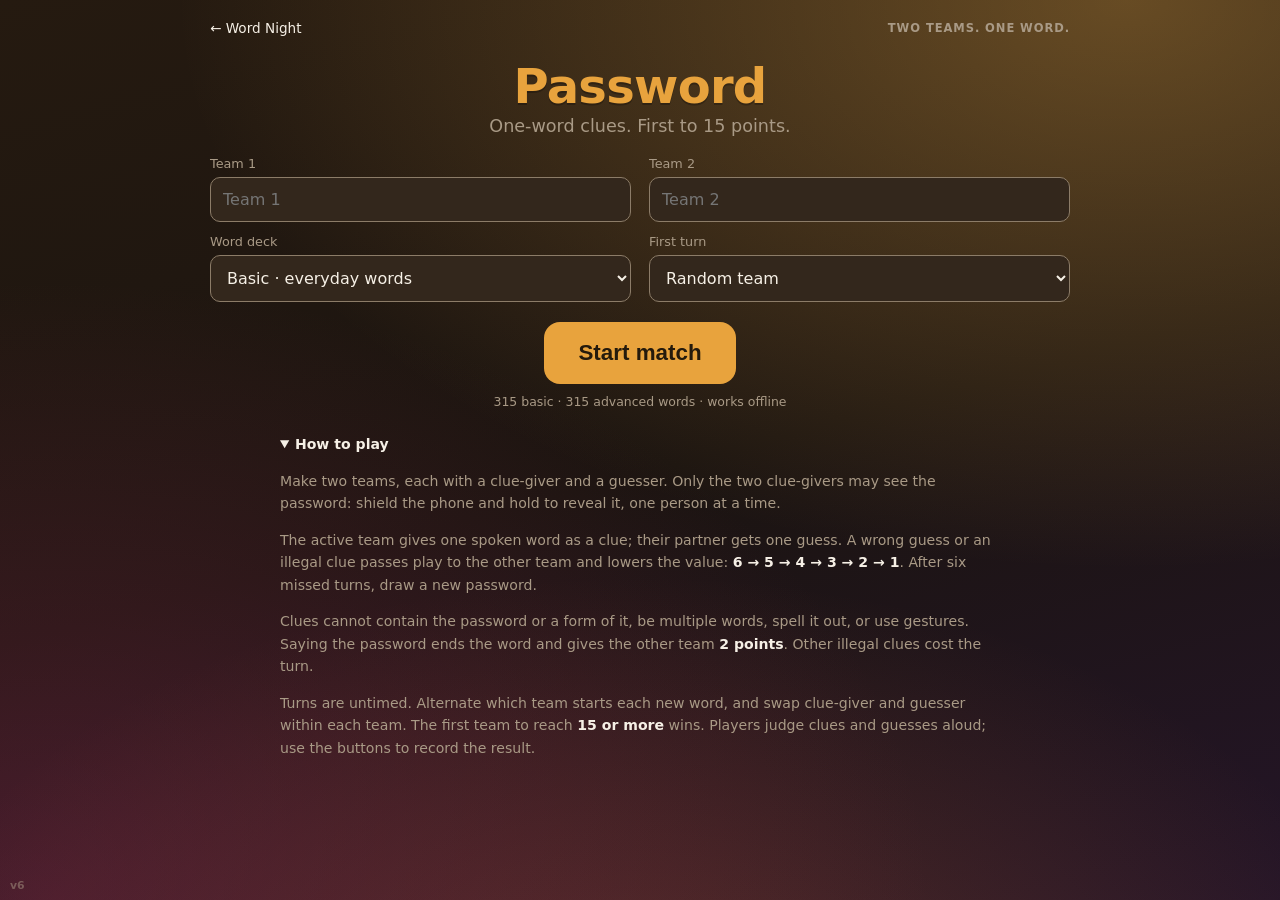
==== password.html @ 8ef97a78 "Rename app Word Night and add first-to-15 Password mode (v6) Add a game picker while preserving Fren" ====
<!DOCTYPE html>
<html lang="en">
<head>
<meta charset="UTF-8" />
<meta name="viewport" content="width=device-width, initial-scale=1, viewport-fit=cover" />
<meta name="theme-color" content="#1c1712" />
<meta name="apple-mobile-web-app-capable" content="yes" />
<meta name="apple-mobile-web-app-status-bar-style" content="black-translucent" />
<meta name="apple-mobile-web-app-title" content="Word Night" />
<title>Password · Word Night</title>
<link rel="manifest" href="manifest.json" />
<link rel="apple-touch-icon" href="icons/apple-touch-icon.png" />
<link rel="icon" href="icons/favicon-32.png" />
<link rel="stylesheet" href="css/style.css" />
</head>
<body class="password-page">
<main id="password-app" class="password-shell">
  <header class="night-header">
    <a href="./index.html" class="night-back">&larr; Word Night</a>
    <span class="night-eyebrow">Two teams. One word.</span>
  </header>

  <section id="pw-setup" class="pw-panel">
    <h1 class="app-title">Password</h1>
    <p class="subtitle">One-word clues. First to 15 points.</p>
    <form id="pw-form">
      <div class="pw-fields">
        <label>Team 1<input id="pw-team-0" maxlength="24" placeholder="Team 1" autocomplete="off" /></label>
        <label>Team 2<input id="pw-team-1" maxlength="24" placeholder="Team 2" autocomplete="off" /></label>
        <label>Word deck<select id="pw-deck"><option value="basic">Basic · everyday words</option><option value="advanced">Advanced · trickier words</option></select></label>
        <label>First turn<select id="pw-first"><option value="random">Random team</option><option value="0">Team 1</option><option value="1">Team 2</option></select></label>
      </div>
      <button id="pw-start" class="btn-primary" type="submit" disabled>Start match</button>
      <p id="pw-load-status" class="setup-status" role="status">Loading word bank…</p>
    </form>
    <details class="pw-rules" open>
      <summary>How to play</summary>
      <p>Make two teams, each with a clue-giver and a guesser. Only the two clue-givers may see the password: shield the phone and hold to reveal it, one person at a time.</p>
      <p>The active team gives one spoken word as a clue; their partner gets one guess. A wrong guess or an illegal clue passes play to the other team and lowers the value: <strong>6 → 5 → 4 → 3 → 2 → 1</strong>. After six missed turns, draw a new password.</p>
      <p>Clues cannot contain the password or a form of it, be multiple words, spell it out, or use gestures. Saying the password ends the word and gives the other team <strong>2 points</strong>. Other illegal clues cost the turn.</p>
      <p>Turns are untimed. Alternate which team starts each new word, and swap clue-giver and guesser within each team. The first team to reach <strong>15 or more</strong> wins. Players judge clues and guesses aloud; use the buttons to record the result.</p>
    </details>
  </section>

  <section id="pw-match" class="pw-panel" hidden>
    <div class="pw-match-heading"><h1>Password</h1><button id="pw-quit" class="night-back" type="button">Quit match</button></div>
    <div class="pw-scoreboard" aria-label="Match scores">
      <div id="pw-card-0" class="pw-score"><span id="pw-name-0"></span><strong id="pw-score-0">0</strong><small>points / 15</small></div>
      <div id="pw-card-1" class="pw-score"><span id="pw-name-1"></span><strong id="pw-score-1">0</strong><small>points / 15</small></div>
    </div>

    <div id="pw-live" aria-live="polite" aria-atomic="true">
      <p id="pw-word-number" class="night-eyebrow"></p>
      <h2 id="pw-turn"></h2>
      <p id="pw-value" class="pw-value"></p>
      <p id="pw-message" class="pw-message"></p>
    </div>

    <div id="pw-playing">
      <button id="pw-peek" class="btn-secondary pw-peek" type="button">Hold to show password</button>
      <p class="hint">Clue-givers only. Shield the screen from both guessers.</p>
      <div class="pw-actions">
        <button id="pw-correct" class="btn-primary" type="button">Correct guess</button>
        <button id="pw-wrong" class="btn-secondary" type="button">Wrong guess</button>
      </div>
      <div class="pw-penalties">
        <button id="pw-illegal" type="button">Illegal clue · lose turn</button>
        <button id="pw-said" type="button">Said password · opponents +2</button>
      </div>
    </div>

    <div id="pw-result" class="pw-result" hidden>
      <p class="hint">The password was</p>
      <p id="pw-answer" class="pw-answer"></p>
      <button id="pw-next" class="btn-primary" type="button">Next word</button>
      <button id="pw-again" class="btn-primary" type="button" hidden>Play again</button>
      <p id="pw-swap" class="hint">Both teams: swap clue-giver and guesser for the next word.</p>
    </div>
    <button id="pw-undo" class="pw-undo" type="button" disabled>Undo last action</button>
  </section>
</main>
<div id="pw-reveal" class="shield-overlay" hidden>
  <p class="shield-warn">Clue-givers only · shield the screen</p>
  <div id="pw-secret" class="shield-word"></div>
  <p class="shield-hint">Release to hide</p>
</div>
<div id="version-badge" class="version-badge" aria-hidden="true"></div>
<script src="js/version.js"></script>
<script src="js/data.js"></script>
<script src="js/password-game.js"></script>
<script src="js/password-app.js"></script>
</body>
</html>
---- css/style.css ----
:root {
  --bg: #1c1712;
  --bg-elevated: #33271c;
  --accent: #e8a33d;        /* syrup gold */
  --accent-2: #c8622d;      /* cinnamon */
  --text: #f6f0e6;
  --text-dim: #a99a86;
  --danger: #e8563d;
  --safe-green: #4bbf7b;
  --radius: 16px;

  /* Hint Scale slot tints, IS (0) -> IS NOT (5) */
  --slot-0: rgba(75, 191, 123, 0.40);
  --slot-1: rgba(146, 199, 92, 0.36);
  --slot-2: rgba(214, 199, 88, 0.34);
  --slot-3: rgba(226, 160, 68, 0.36);
  --slot-4: rgba(228, 116, 64, 0.38);
  --slot-5: rgba(230, 78, 66, 0.42);
}

* { box-sizing: border-box; -webkit-tap-highlight-color: transparent; }

html, body {
  margin: 0;
  padding: 0;
  width: 100%;
  height: 100%;
  overflow: hidden;
  /* Warm breakfast-sunrise wash: golden light, berry compote, cinnamon —
     deliberately more colourful and nothing like the Catchphrase app. */
  background:
    radial-gradient(135% 115% at 88% 0%, rgba(240, 176, 74, 0.34), transparent 55%),
    radial-gradient(125% 125% at 4% 100%, rgba(158, 46, 84, 0.34), transparent 55%),
    radial-gradient(100% 90% at 50% 118%, rgba(206, 100, 46, 0.30), transparent 60%),
    linear-gradient(165deg, #251a10 0%, #1b1410 52%, #241528 100%);
  background-attachment: fixed;
  color: var(--text);
  /* Rounded, friendly type — deliberately unlike the plain sans of the
     Catchphrase app; these are different games. */
  font-family: ui-rounded, "SF Pro Rounded", "Hiragino Maru Gothic ProN",
    "Nunito", "Quicksand", "Segoe UI", Roboto, system-ui, sans-serif;
  user-select: none;
  -webkit-user-select: none;
  touch-action: manipulation;
}

#app { width: 100%; height: 100%; height: 100dvh; }

.screen {
  width: 100%;
  height: 100%;
  display: flex;
  flex-direction: column;
  align-items: center;
  justify-content: center;
  /* Stay clear of notches / rounded corners in landscape (viewport-fit=cover). */
  padding: max(18px, env(safe-area-inset-top))
           max(18px, env(safe-area-inset-right))
           max(18px, env(safe-area-inset-bottom))
           max(18px, env(safe-area-inset-left));
  position: relative;
}

.screen[hidden] { display: none; }

/* ---------- Setup ---------- */
#screen-setup { gap: 4px; padding: 12px 18px; }

.app-title {
  font-size: clamp(1.9rem, 6vw, 3rem);
  font-weight: 800;
  margin: 0 0 2px;
  letter-spacing: -0.015em;
  color: var(--accent);
  text-shadow: 0 2px 0 rgba(0, 0, 0, 0.25);
}

.subtitle {
  color: var(--text-dim);
  font-size: clamp(0.85rem, 2vw, 1.1rem);
  margin: 0 0 10px;
  text-align: center;
}

.setup-decks {
  display: flex;
  gap: 14px;
  flex-wrap: wrap;
  justify-content: center;
  margin: 6px 0 12px;
}

.deck-btn {
  background: var(--bg-elevated);
  border: 2px solid var(--text-dim);
  border-radius: var(--radius);
  color: var(--text);
  padding: 20px 24px;
  min-width: 148px;
  display: flex;
  flex-direction: column;
  align-items: center;
  gap: 6px;
}

.deck-btn:active { border-color: var(--accent); background: #33281d; }

.deck-name { font-size: 1.3rem; font-weight: 800; }
.deck-sub { font-size: 0.78rem; color: var(--text-dim); }

.hint {
  color: var(--text-dim);
  font-size: 0.82rem;
  text-align: center;
  max-width: 520px;
  margin: 4px 0 0;
  line-height: 1.5;
}

.setup-status {
  color: var(--text-dim);
  font-size: 0.78rem;
  margin: 10px 0 0;
  min-height: 1em;
}

.setup-status.error { color: var(--danger); }

/* ---------- Game: group display ---------- */
#screen-game {
  justify-content: flex-start;
  gap: 10px;
  padding: max(10px, env(safe-area-inset-top))
           max(16px, env(safe-area-inset-right))
           max(12px, env(safe-area-inset-bottom))
           max(16px, env(safe-area-inset-left));
}

/* A little extra griddle-warmth right behind the Hint Scale. */
#screen-game::before {
  content: "";
  position: absolute;
  inset: 0;
  background: radial-gradient(115% 70% at 50% 42%, rgba(240, 178, 78, 0.12), transparent 62%);
  pointer-events: none;
}
#screen-game > * { position: relative; }

/* Round label pinned left, timer dead-centre so it never collides with
   the fixed Quit button in the top-right corner. */
.group-display {
  position: relative;
  width: 100%;
  min-height: 46px;
  display: flex;
  align-items: center;
  justify-content: center;
}

.round-indicator {
  position: absolute;
  left: 0;
  top: 50%;
  transform: translateY(-50%);
  font-size: clamp(0.9rem, 2.6vw, 1.35rem);
  font-weight: 700;
  color: var(--text-dim);
  letter-spacing: 0.03em;
}

.round-indicator span { color: var(--text); }

.timer {
  font-size: clamp(2.2rem, 8vw, 4rem);
  font-weight: 800;
  font-variant-numeric: tabular-nums;
  line-height: 1;
}

.timer.low { color: var(--danger); animation: timer-pulse 1s ease-in-out infinite; }

@keyframes timer-pulse {
  0%, 100% { transform: scale(1); opacity: 1; }
  50% { transform: scale(1.08); opacity: 0.75; }
}

/* ---------- Game: the Hint Scale (centerpiece) ---------- */
.scale {
  width: 100%;
  flex: 1;
  min-height: 0;
  display: flex;
  flex-direction: row;
  align-items: stretch;
  gap: 10px;
  /* A defined panel so the scale reads as one object on the busy page. */
  background: rgba(10, 7, 5, 0.66);
  border: 1px solid rgba(255, 255, 255, 0.2);
  border-radius: 20px;
  padding: 12px;
  box-shadow: inset 0 1px 0 rgba(255, 255, 255, 0.06), 0 12px 34px rgba(0, 0, 0, 0.45);
}

/* IS / IS NOT sit at the far left and right of the scale, vertically
   centred. The panel padding + the screen's safe-area padding keep them
   clear of a notch. */
.scale-end {
  flex: 0 0 auto;
  align-self: center;
  white-space: nowrap;
  font-weight: 800;
  font-size: clamp(0.95rem, 3vw, 1.6rem);
  letter-spacing: 0.03em;
  padding: 6px 14px;
  border-radius: 999px;
  line-height: 1.1;
}

.scale-end-is { color: #06210f; background: var(--safe-green); }
.scale-end-isnot { color: #2a0b06; background: var(--danger); }

.scale-mid {
  flex: 1;
  min-width: 0;
  display: flex;
  flex-direction: column;
  gap: 8px;
}

/* Continuous IS -> IS NOT spectrum so the direction reads before any hint. */
.scale-spectrum {
  height: 9px;
  border-radius: 999px;
  background: linear-gradient(90deg,
    #4bbf7b 0%, #9ec95c 22%, #d8c85a 44%, #e6a343 66%, #e57a42 84%, #e5493e 100%);
  box-shadow: inset 0 0 0 1px rgba(0, 0, 0, 0.25);
}

.scale-track {
  flex: 1;
  min-height: 0;
  display: grid;
  grid-template-columns: repeat(6, 1fr);
  gap: 8px;
}

.slot {
  position: relative;
  border-radius: 14px;
  border: 2px dashed rgba(255, 255, 255, 0.28);
  background: rgba(18, 13, 9, 0.5);
  display: flex;
  flex-direction: column;
  align-items: center;
  justify-content: center;
  gap: 5px;
  padding: 8px 6px;
  overflow: hidden;
  text-align: center;
}

.slot::before {
  content: "";
  position: absolute;
  inset: 0;
  background: var(--slot-tint, transparent);
  pointer-events: none;
}

.slot:nth-child(1) { --slot-tint: var(--slot-0); }
.slot:nth-child(2) { --slot-tint: var(--slot-1); }
.slot:nth-child(3) { --slot-tint: var(--slot-2); }
.slot:nth-child(4) { --slot-tint: var(--slot-3); }
.slot:nth-child(5) { --slot-tint: var(--slot-4); }
.slot:nth-child(6) { --slot-tint: var(--slot-5); }

.slot.filled {
  border-style: solid;
  border-color: var(--accent);
  box-shadow: 0 4px 14px rgba(0, 0, 0, 0.4);
}

.slot-chip {
  position: relative;
  display: block;
  min-width: 0;
  max-width: 100%;
  text-align: center;
  font-weight: 800;
  line-height: 1.14;
  color: var(--text);
  background: rgba(0, 0, 0, 0.42);
  border-radius: 9px;
  padding: 5px 8px;
  text-shadow: 0 1px 2px rgba(0, 0, 0, 0.6);
  /* font-size is set by fitSlotChips() in app.js */
  overflow-wrap: anywhere;
  word-break: break-word;
  hyphens: none;
}

/* When a hint is "in hand", every position invites a tap (any position can
   hold any number of hints). */
.scale-track.placing .slot {
  border-color: var(--accent);
  border-style: solid;
  animation: slot-glow 1.1s ease-in-out infinite;
  cursor: pointer;
}

@keyframes slot-glow {
  0%, 100% { box-shadow: 0 0 0 0 rgba(232, 163, 61, 0.0); }
  50% { box-shadow: 0 0 0 3px rgba(232, 163, 61, 0.5); }
}

@media (prefers-reduced-motion: reduce) {
  .timer.low, .scale-track.placing .slot { animation: none; }
}

/* ---------- Game: Toastmaster strip ---------- */
.tm-reminder {
  width: 100%;
  max-width: 620px;
  background: rgba(232, 163, 61, 0.14);
  border: 1px solid rgba(232, 163, 61, 0.4);
  color: var(--text);
  border-radius: 12px;
  padding: 8px 12px;
  font-size: 0.82rem;
  display: flex;
  align-items: center;
  gap: 10px;
  justify-content: space-between;
}

.tm-reminder[hidden] { display: none; }

.tm-reminder button {
  background: none;
  border: none;
  color: var(--text-dim);
  font-size: 1.1rem;
  line-height: 1;
  padding: 2px 6px;
}

.tm-status {
  width: 100%;
  text-align: center;
  color: var(--text-dim);
  font-size: 0.85rem;
  min-height: 1.1em;
  margin: 0;
}

.tm-status strong { color: var(--accent); }

.tm-controls {
  width: 100%;
  display: flex;
  gap: 10px;
}

.tm-btn {
  flex: 1;
  background: var(--bg-elevated);
  color: var(--text);
  border: 2px solid var(--text-dim);
  border-radius: 14px;
  font-weight: 700;
  font-size: clamp(0.85rem, 2.3vw, 1.15rem);
  padding: 14px 6px;
  min-height: 54px;
}

.tm-btn:active { filter: brightness(1.25); }
.tm-btn:disabled { opacity: 0.28; filter: grayscale(0.45); }
.tm-btn[hidden] { display: none; }

.tm-btn-go { background: var(--accent); border-color: var(--accent); color: #241a0c; }

/* "They got it!" — its own full-width row, well clear of the Start button,
   so a stray second tap after Start lands on nothing. It also arms with a
   short delay after the round begins (JS), shown here as the disabled look. */
.btn-gotit {
  width: 100%;
  margin-top: 4px;
  background: var(--safe-green);
  border: 2px solid var(--safe-green);
  color: #08210f;
  border-radius: 14px;
  font-weight: 800;
  font-size: clamp(0.95rem, 2.6vw, 1.3rem);
  padding: 16px 10px;
  min-height: 58px;
}
.btn-gotit:active { filter: brightness(0.9); }
.btn-gotit[hidden] { display: none; }
.btn-gotit:disabled {
  background: var(--bg-elevated);
  border-color: var(--text-dim);
  color: var(--text-dim);
  opacity: 0.6;
}

/* ---------- End screens ---------- */
.end-emoji { font-size: 3.6rem; margin-bottom: 6px; }

.end-title {
  font-size: clamp(1.8rem, 5vw, 2.6rem);
  margin: 4px 0 8px;
  text-align: center;
}

.end-detail {
  color: var(--text-dim);
  max-width: 440px;
  text-align: center;
  margin: 0 0 18px;
  line-height: 1.5;
}

/* ---------- Shared buttons ---------- */
.btn-primary {
  background: var(--accent);
  color: #241a0c;
  border: none;
  border-radius: var(--radius);
  font-size: clamp(1.05rem, 2.5vw, 1.4rem);
  font-weight: 800;
  padding: 18px 34px;
  min-height: 60px;
}

.btn-primary:active { filter: brightness(0.88); }

.btn-secondary {
  background: var(--bg-elevated);
  color: var(--text);
  border: 2px solid var(--text-dim);
  border-radius: var(--radius);
  font-size: clamp(1rem, 2.3vw, 1.3rem);
  font-weight: 700;
  padding: 16px 28px;
  min-height: 56px;
  margin-bottom: 12px;
}

.btn-secondary:active { filter: brightness(1.2); }

/* ---------- Version badge / quit ---------- */
.version-badge {
  position: fixed;
  bottom: max(8px, env(safe-area-inset-bottom));
  left: max(10px, env(safe-area-inset-left));
  z-index: 500;
  color: var(--text-dim);
  font-size: 0.68rem;
  font-weight: 600;
  opacity: 0.5;
  pointer-events: none;
}

.btn-quit {
  position: fixed;
  top: max(10px, env(safe-area-inset-top));
  right: max(10px, env(safe-area-inset-right));
  z-index: 500;
  border: none;
  border-radius: 10px;
  background: var(--bg-elevated);
  color: var(--text-dim);
  font-size: 0.72rem;
  font-weight: 700;
  padding: 7px 12px;
}

.btn-quit:active { background: var(--danger); color: white; }
.btn-quit[hidden] { display: none; }
.btn-quit.armed { background: var(--danger); color: white; }

/* ---------- Shielded reveal ---------- */
.shield-overlay {
  position: fixed;
  inset: 0;
  z-index: 1200;
  background: var(--bg);
  display: flex;
  flex-direction: column;
  align-items: center;
  justify-content: center;
  padding: 24px;
  text-align: center;
}

.shield-overlay[hidden] { display: none; }

.shield-warn {
  color: var(--accent);
  font-weight: 800;
  letter-spacing: 0.08em;
  text-transform: uppercase;
  font-size: 0.85rem;
  margin: 0;
}

.shield-word {
  font-size: clamp(2.4rem, 12vw, 6rem);
  font-weight: 800;
  margin: 14px 0;
  line-height: 1.05;
  word-break: break-word;
}

.shield-hint { color: var(--text-dim); font-size: 0.85rem; margin: 0; }

/* ---------- Modals (custom word, hint deal) ---------- */
.modal-overlay {
  position: fixed;
  inset: 0;
  z-index: 900;
  background: rgba(0, 0, 0, 0.72);
  display: flex;
  align-items: center;
  justify-content: center;
  padding: 16px;
  overflow-y: auto;
}

.modal-overlay[hidden] { display: none; }

.modal-box {
  background: var(--bg-elevated);
  border-radius: var(--radius);
  padding: 22px;
  max-width: 440px;
  width: 100%;
  max-height: calc(100dvh - 24px);
  overflow-y: auto;
  display: flex;
  flex-direction: column;
  align-items: stretch;
  gap: 10px;
}

.modal-title { margin: 0; font-size: 1.25rem; text-align: center; }

.modal-text {
  margin: 0 0 4px;
  color: var(--text-dim);
  font-size: 0.88rem;
  text-align: center;
  line-height: 1.45;
}

.btn-modal { width: 100%; }

.btn-modal-cancel {
  background: none;
  border: none;
  color: var(--text-dim);
  font-size: 0.88rem;
  padding: 8px;
}

.custom-input {
  width: 100%;
  background: var(--bg);
  border: 2px solid var(--text-dim);
  border-radius: 12px;
  color: var(--text);
  font-size: 1.3rem;
  font-weight: 700;
  text-align: center;
  padding: 14px 12px;
}

.custom-input:focus { outline: none; border-color: var(--accent); }

.deal-choices { display: flex; flex-direction: column; gap: 10px; }

.deal-choice {
  background: var(--bg);
  border: 2px solid var(--accent);
  color: var(--text);
  border-radius: 14px;
  font-size: clamp(1.2rem, 4vw, 1.8rem);
  font-weight: 800;
  padding: 20px 16px;
}

.deal-choice:active { background: var(--accent); color: #241a0c; }

/* ---------- Rotate overlay ---------- */
.rotate-overlay {
  position: fixed;
  inset: 0;
  background: var(--bg);
  color: var(--text);
  display: flex;
  flex-direction: column;
  align-items: center;
  justify-content: center;
  z-index: 1000;
  text-align: center;
  padding: 24px;
}

.rotate-overlay[hidden] { display: none; }

.rotate-overlay p { max-width: 320px; color: var(--text-dim); }

.rotate-icon {
  font-size: 3.6rem;
  margin-bottom: 14px;
  animation: rotate-hint 1.6s ease-in-out infinite;
}

@keyframes rotate-hint {
  0%, 100% { transform: rotate(0deg); }
  50% { transform: rotate(-90deg); }
}

@media (prefers-reduced-motion: reduce) {
  .rotate-icon { animation: none; }
}

/* ---------- Short landscape phones ---------- */
@media (orientation: landscape) and (max-height: 430px) {
  #screen-game {
    gap: 6px;
    padding: max(6px, env(safe-area-inset-top))
             max(12px, env(safe-area-inset-right))
             max(8px, env(safe-area-inset-bottom))
             max(12px, env(safe-area-inset-left));
  }
  .timer { font-size: clamp(1.8rem, 7vw, 3rem); }
  .tm-btn { min-height: 46px; padding: 10px 4px; }
  .btn-gotit { min-height: 48px; padding: 12px 8px; margin-top: 2px; }
  .scale { padding: 8px; border-radius: 16px; gap: 7px; }
  .scale-spectrum { height: 7px; }
  .scale-end { font-size: clamp(0.85rem, 3vw, 1.3rem); padding: 4px 10px; }
  .tm-reminder { padding: 6px 10px; font-size: 0.76rem; }
  .btn-primary { min-height: 52px; padding: 14px 28px; }
  .btn-secondary { min-height: 48px; padding: 12px 22px; }

  .modal-box { padding: 16px; gap: 8px; }
  .modal-title { font-size: 1.1rem; }
  .modal-text { font-size: 0.8rem; }
  .custom-input { font-size: 1.1rem; padding: 10px; }
  .deal-choice { font-size: clamp(1.1rem, 4vw, 1.5rem); padding: 14px; }
  .end-emoji { font-size: 2.6rem; margin-bottom: 2px; }
  .end-title { font-size: clamp(1.5rem, 5vw, 2rem); margin: 2px 0 6px; }
  .end-detail { margin-bottom: 12px; }
}

/* ================================================================
   Multi-screen (beta): pair a second phone; the scale spans both.
   Solo play never sees any of this.
   ================================================================ */

.setup-foot {
  display: flex;
  flex-direction: column;
  align-items: center;
  gap: 4px;
  margin-top: 12px;
}

.link-btn {
  background: none;
  border: 1px solid var(--text-dim);
  color: var(--text-dim);
  border-radius: 999px;
  font-size: 0.8rem;
  font-weight: 700;
  padding: 7px 16px;
  display: inline-flex;
  align-items: center;
  gap: 7px;
}
.link-btn:active { border-color: var(--accent); color: var(--text); }
.link-btn .beta {
  font-size: 0.62rem;
  letter-spacing: 0.08em;
  text-transform: uppercase;
  background: var(--accent-2);
  color: #1c1712;
  border-radius: 4px;
  padding: 1px 5px;
}

/* connection pill (bottom-right, opposite the version badge) */
.link-pill {
  position: fixed;
  bottom: max(8px, env(safe-area-inset-bottom));
  right: max(10px, env(safe-area-inset-right));
  z-index: 500;
  display: inline-flex;
  align-items: center;
  gap: 6px;
  background: rgba(10, 7, 5, 0.8);
  border: 1px solid rgba(75, 191, 123, 0.5);
  color: var(--text-dim);
  font-size: 0.68rem;
  font-weight: 700;
  letter-spacing: 0.03em;
  padding: 4px 10px;
  border-radius: 999px;
}
.link-pill[hidden] { display: none; }
.link-pill .link-dot {
  width: 7px; height: 7px; border-radius: 50%;
  background: var(--safe-green);
}
.link-pill.down { border-color: rgba(232, 86, 61, 0.6); }
.link-pill.down .link-dot { background: var(--danger); }

/* seam markers at the inner edge of each half-scale */
.scale-seam {
  align-self: center;
  flex: 0 0 auto;
  font-size: 0.6rem;
  font-weight: 700;
  letter-spacing: 0.08em;
  text-transform: uppercase;
  color: var(--text-dim);
  writing-mode: vertical-rl;
  padding: 0 1px;
  display: none; /* shown only in multi-screen */
}
body.ms-host #screen-game .scale-seam { display: inline-block; }

/* Host: main scale = positions 1-3 only; "IS NOT" lives on Screen 2 */
body.ms-host #screen-game .scale-end-isnot { display: none; }
body.ms-host #scale-track { grid-template-columns: repeat(3, 1fr); }
body.ms-host #screen-game .scale-spectrum {
  background-size: 214% 100%;
  background-position: left center;
}

/* Host: the compact "Screen 2" strip (positions 4-6) */
.screen2-strip {
  width: 100%;
  display: flex;
  align-items: stretch;
  gap: 8px;
  background: rgba(10, 7, 5, 0.4);
  border: 1px dashed rgba(255, 255, 255, 0.16);
  border-radius: 12px;
  padding: 6px 10px;
}
.screen2-strip[hidden] { display: none; }
.screen2-label {
  align-self: center;
  font-size: 0.58rem;
  font-weight: 800;
  letter-spacing: 0.1em;
  text-transform: uppercase;
  color: var(--text-dim);
  flex: 0 0 auto;
}
.scale-track--mini {
  flex: 1;
  display: grid;
  grid-template-columns: repeat(3, 1fr);
  gap: 6px;
  min-height: 40px;
}
.scale-track--mini .slot { border-radius: 9px; padding: 3px; }
.scale-track--mini .slot-chip { padding: 2px 5px; border-radius: 5px; }
.scale-track--mini .slot:nth-child(1) { --slot-tint: var(--slot-3); }
.scale-track--mini .slot:nth-child(2) { --slot-tint: var(--slot-4); }
.scale-track--mini .slot:nth-child(3) { --slot-tint: var(--slot-5); }

/* ---- Mirror screen ---- */
#screen-mirror { justify-content: flex-start; gap: 10px; padding:
  max(10px, env(safe-area-inset-top))
  max(16px, env(safe-area-inset-right))
  max(12px, env(safe-area-inset-bottom))
  max(16px, env(safe-area-inset-left)); }

.mirror-wait, .mirror-end {
  flex: 1;
  display: flex;
  flex-direction: column;
  align-items: center;
  justify-content: center;
  text-align: center;
  gap: 12px;
}
.mirror-wait[hidden], .mirror-end[hidden], .mirror-game[hidden] { display: none; }
.mirror-wait-icon { font-size: 3rem; color: var(--accent); }
.mirror-wait p { color: var(--text-dim); max-width: 30ch; }

.mirror-game { width: 100%; flex: 1; display: flex; flex-direction: column; gap: 10px; min-height: 0; }

.scale--mirror .scale-track { grid-template-columns: repeat(3, 1fr); }
.scale--mirror .scale-spectrum--right {
  background-size: 214% 100%;
  background-position: right center;
}
.scale--mirror .scale-track .slot:nth-child(1) { --slot-tint: var(--slot-3); }
.scale--mirror .scale-track .slot:nth-child(2) { --slot-tint: var(--slot-4); }
.scale--mirror .scale-track .slot:nth-child(3) { --slot-tint: var(--slot-5); }

.scale-seam--left { writing-mode: vertical-lr; display: inline-block; }

/* ---- Pairing overlay ---- */
.pair-box { max-width: 460px; }
.pair-step { display: flex; flex-direction: column; gap: 12px; align-items: stretch; }
.pair-step[hidden] { display: none; }

.modal-sub {
  display: block;
  font-size: 0.72em;
  font-weight: 400;
  opacity: 0.85;
  margin-top: 3px;
}

.pair-qr {
  width: min(62vh, 300px);
  height: min(62vh, 300px);
  align-self: center;
  border-radius: 12px;
  background: #fff;
  image-rendering: pixelated;
}

.pair-cam-wrap {
  align-self: center;
  width: min(62vh, 300px);
  aspect-ratio: 1 / 1;
  border-radius: 12px;
  overflow: hidden;
  background: #000;
  border: 2px solid var(--accent);
}
.pair-cam { width: 100%; height: 100%; object-fit: cover; }
.pair-scan-status { text-align: center; color: var(--text-dim); font-size: 0.85rem; margin: 0; }

@media (orientation: landscape) and (max-height: 520px) {
  .pair-qr, .pair-cam-wrap { width: 46vh; height: auto; }
  .pair-cam-wrap { width: 46vh; }
}

/* Word Night: a shared front door, with each game's own play surface. */
.night-home { gap: 10px; overflow-y: auto; }
.night-eyebrow { color: var(--text-dim); font-size: .72rem; font-weight: 700; letter-spacing: .08em; text-transform: uppercase; margin: 0; }
.night-games { display: grid; grid-template-columns: repeat(2, minmax(0, 1fr)); gap: 16px; width: min(780px, 100%); margin: 10px 0; }
.night-card { display: flex; flex-direction: column; align-items: flex-start; gap: 10px; padding: 24px; background: rgba(38, 27, 18, .88); border: 1px solid #a47434; border-radius: 20px; color: var(--text); text-decoration: none; text-align: left; font: inherit; cursor: pointer; }
.night-card-password { border-color: #a37498; background: rgba(47, 26, 43, .88); }
.night-card:hover, .night-card:focus-visible { background: #49331f; }
.night-card-password:hover, .night-card-password:focus-visible { background: #482f44; }
.night-card-tag { color: var(--accent); font-size: .75rem; font-weight: 700; }
.night-card-password .night-card-tag { color: #e7afd7; }
.night-card-title { font-size: clamp(1.35rem, 3.5vw, 2rem); font-weight: 800; }
.night-card-copy { line-height: 1.4; font-size: .92rem; }
.night-card-meta { color: var(--text-dim); font-size: .72rem; margin-top: auto; }
.night-back { display: inline-block; color: var(--text); background: none; border: 0; padding: 8px 0; text-decoration: none; font: inherit; font-size: .85rem; cursor: pointer; }
#screen-setup > .night-back { position: absolute; top: max(8px, env(safe-area-inset-top)); left: max(18px, env(safe-area-inset-left)); }
button, a, select, input, summary { -webkit-tap-highlight-color: transparent; }
button:focus-visible, a:focus-visible, select:focus-visible, input:focus-visible, summary:focus-visible { outline: 3px solid var(--accent); outline-offset: 4px; }

/* Password scrolls on compact displays and supports either orientation. */
html:has(.password-page) { overflow: auto; height: auto; min-height: 100%; background: var(--bg); }
body.password-page { height: auto; min-height: 100dvh; overflow: auto; background-attachment: scroll; }
.password-shell { width: min(900px, 100%); margin: 0 auto; padding: max(12px, env(safe-area-inset-top)) max(20px, env(safe-area-inset-right)) max(34px, env(safe-area-inset-bottom)) max(20px, env(safe-area-inset-left)); }
.night-header { display: flex; align-items: center; justify-content: space-between; gap: 12px; margin-bottom: 14px; }
.pw-panel { text-align: center; }
.password-page [hidden] { display: none !important; }
.pw-fields { display: grid; grid-template-columns: 1fr 1fr; gap: 12px 18px; margin: 20px 0; text-align: left; }
.pw-fields label { display: flex; flex-direction: column; gap: 6px; color: var(--text-dim); font-size: .8rem; }
.pw-fields input, .pw-fields select { width: 100%; min-width: 0; color: var(--text); background: var(--bg-elevated); border: 1px solid #8c7c68; border-radius: 10px; padding: 12px; font: inherit; font-size: 16px; user-select: text; -webkit-user-select: text; }
.password-page button { cursor: pointer; touch-action: manipulation; }
.password-page button:disabled { opacity: .42; cursor: default; }
.pw-rules { text-align: left; max-width: 720px; margin: 24px auto 0; color: var(--text-dim); font-size: .88rem; line-height: 1.6; }
.pw-rules summary { color: var(--text); cursor: pointer; font-weight: 700; }
.pw-rules strong { color: var(--text); }
.pw-match-heading { display: flex; align-items: center; justify-content: space-between; }
.pw-match-heading h1 { margin: 0; font-size: 1.1rem; color: var(--accent); }
.pw-scoreboard { display: grid; grid-template-columns: 1fr 1fr; gap: 14px; margin: 12px 0 18px; }
.pw-score { display: flex; align-items: center; justify-content: center; flex-wrap: wrap; gap: 8px 14px; padding: 12px; border: 2px solid #655247; border-radius: 16px; background: rgba(35, 25, 22, .8); overflow-wrap: anywhere; }
.pw-score > span { font-weight: 700; }
.pw-score strong { font-size: 2.4rem; line-height: 1; font-variant-numeric: tabular-nums; }
.pw-score small { color: var(--text-dim); font-size: .7rem; }
.pw-score.active { border-color: var(--accent); background: rgba(113, 74, 22, .32); }
.pw-score.winner { border-color: var(--safe-green); }
#pw-turn { font-size: clamp(1.5rem, 4vw, 2rem); margin: 8px 0; overflow-wrap: anywhere; }
.pw-value { color: var(--accent); font-size: 1.1rem; font-weight: 800; margin: 0; }
.pw-message { color: var(--text-dim); font-size: .9rem; margin: 8px 0 14px; min-height: 1.3em; }
.pw-peek { margin-bottom: 0; width: min(400px, 100%); touch-action: none !important; }
.password-page .hint { margin: 6px auto; }
.pw-actions { display: grid; grid-template-columns: 1fr 1fr; gap: 12px; margin: 16px 0 10px; }
.pw-actions button { margin: 0; }
.pw-penalties { display: grid; grid-template-columns: 1fr 1fr; gap: 12px; }
.pw-penalties button { background: rgba(37, 24, 24, .85); color: #f2b9ac; border: 1px solid #a96555; border-radius: 12px; padding: 12px; font: inherit; font-size: .82rem; min-height: 46px; }
.pw-undo { color: var(--text-dim); background: none; border: none; font: inherit; font-size: .8rem; padding: 14px; margin-top: 8px; }
.pw-answer { font-size: clamp(1.7rem, 5vw, 2.7rem); font-weight: 800; margin: 6px 0 18px; overflow-wrap: anywhere; }
.pw-result { padding: 8px 0; }
#pw-reveal { pointer-events: none; }
@media (orientation: portrait) {
  .night-home { justify-content: flex-start; padding-top: max(50px, env(safe-area-inset-top)); }
  .night-games { grid-template-columns: 1fr; }
}
@media (max-height: 450px) and (orientation: landscape) {
  .night-home { gap: 4px; }
  .night-home .subtitle { margin-bottom: 0; }
  .night-home .app-title { font-size: 2rem; }
  .night-games { margin: 4px 0; }
  .night-card { padding: 16px 20px; gap: 7px; }
  .pw-scoreboard { margin: 8px 0; }
  .pw-score { padding: 8px; }
  .pw-score strong { font-size: 1.8rem; }
}
@media (max-width: 380px) {
  .night-header > .night-eyebrow { display: none; }
  .pw-fields { grid-template-columns: 1fr; }
  .pw-score { flex-direction: column; gap: 4px; }
}
@media (min-width: 640px) and (max-height: 500px) and (orientation: landscape) {
  .password-shell { padding-top: max(8px, env(safe-area-inset-top)); padding-bottom: max(22px, env(safe-area-inset-bottom)); }
  .night-header { margin-bottom: 6px; }
  #pw-match { display: grid; grid-template-columns: 1fr 1.2fr; gap: 0 22px; align-items: start; }
  .pw-match-heading { grid-column: 1 / -1; margin-bottom: 8px; }
  .pw-scoreboard, #pw-live, .pw-undo { grid-column: 1; }
  #pw-playing, #pw-result { grid-column: 2; grid-row: 2 / 5; }
  .pw-scoreboard { margin: 0 0 12px; gap: 8px; }
  .pw-score { gap: 5px 10px; }
  #pw-turn { font-size: 1.55rem; margin: 8px 0; }
  .pw-message { font-size: .82rem; margin-bottom: 0; }
  .pw-peek { font-size: 1rem; min-height: 48px; padding: 12px; }
  #pw-playing .hint { font-size: .72rem; }
  .pw-actions { margin: 10px 0; gap: 8px; }
  .pw-actions button { min-height: 48px; font-size: 1rem; padding: 12px 8px; }
  .pw-penalties { gap: 8px; }
  .pw-penalties button { font-size: .72rem; padding: 10px 8px; }
  .pw-undo { margin-top: 8px; padding: 10px; }
}
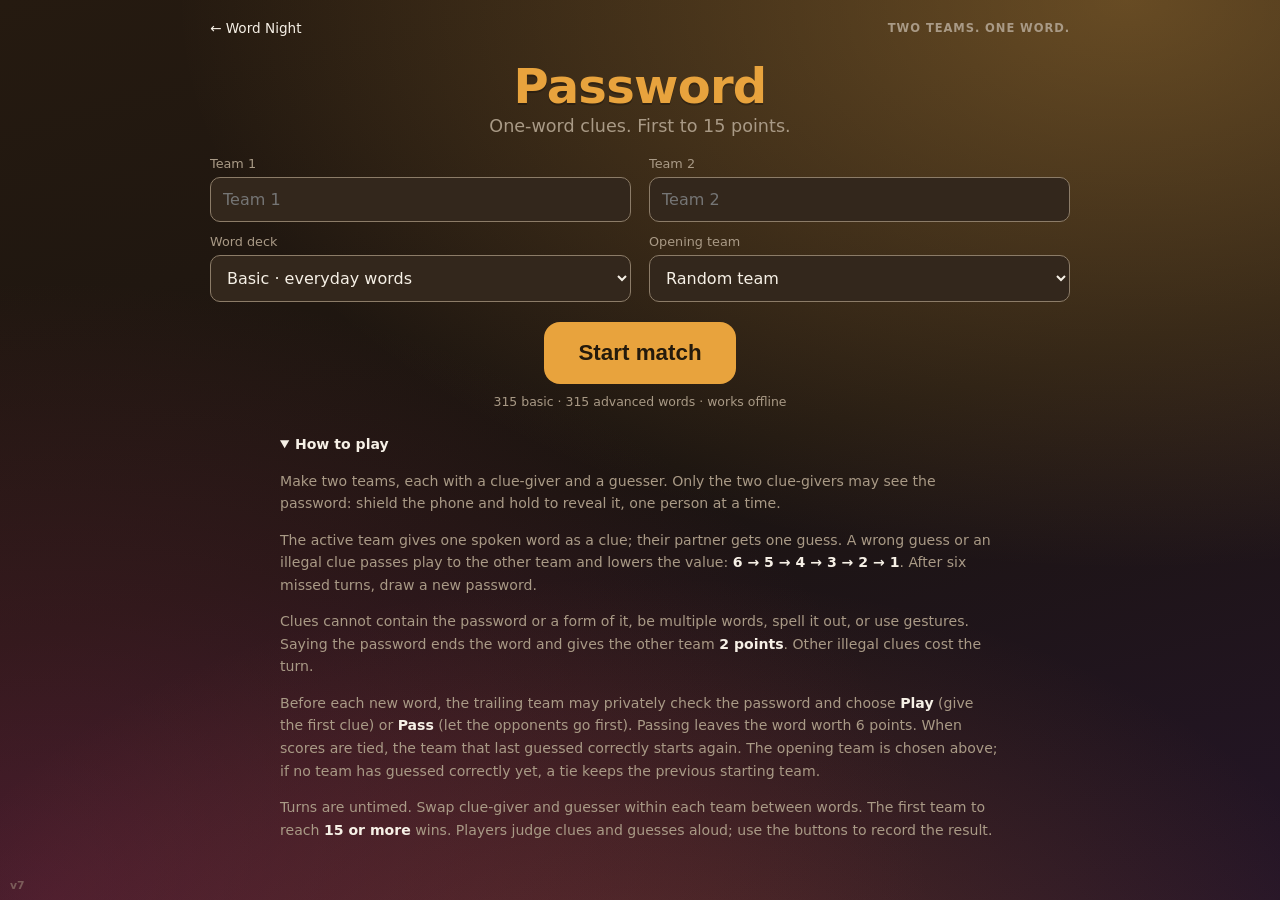
==== commit 59593d4d: "Let trailing Password team choose play/pass; correct guesser starts ties (v7) Add a private pre-word" ====
--- a/password.html
+++ b/password.html
@@ -28,7 +28,7 @@
         <label>Team 1<input id="pw-team-0" maxlength="24" placeholder="Team 1" autocomplete="off" /></label>
         <label>Team 2<input id="pw-team-1" maxlength="24" placeholder="Team 2" autocomplete="off" /></label>
         <label>Word deck<select id="pw-deck"><option value="basic">Basic · everyday words</option><option value="advanced">Advanced · trickier words</option></select></label>
-        <label>First turn<select id="pw-first"><option value="random">Random team</option><option value="0">Team 1</option><option value="1">Team 2</option></select></label>
+        <label>Opening team<select id="pw-first"><option value="random">Random team</option><option value="0">Team 1</option><option value="1">Team 2</option></select></label>
       </div>
       <button id="pw-start" class="btn-primary" type="submit" disabled>Start match</button>
       <p id="pw-load-status" class="setup-status" role="status">Loading word bank…</p>
@@ -38,7 +38,8 @@
       <p>Make two teams, each with a clue-giver and a guesser. Only the two clue-givers may see the password: shield the phone and hold to reveal it, one person at a time.</p>
       <p>The active team gives one spoken word as a clue; their partner gets one guess. A wrong guess or an illegal clue passes play to the other team and lowers the value: <strong>6 → 5 → 4 → 3 → 2 → 1</strong>. After six missed turns, draw a new password.</p>
       <p>Clues cannot contain the password or a form of it, be multiple words, spell it out, or use gestures. Saying the password ends the word and gives the other team <strong>2 points</strong>. Other illegal clues cost the turn.</p>
-      <p>Turns are untimed. Alternate which team starts each new word, and swap clue-giver and guesser within each team. The first team to reach <strong>15 or more</strong> wins. Players judge clues and guesses aloud; use the buttons to record the result.</p>
+      <p>Before each new word, the trailing team may privately check the password and choose <strong>Play</strong> (give the first clue) or <strong>Pass</strong> (let the opponents go first). Passing leaves the word worth 6 points. When scores are tied, the team that last guessed correctly starts again. The opening team is chosen above; if no team has guessed correctly yet, a tie keeps the previous starting team.</p>
+      <p>Turns are untimed. Swap clue-giver and guesser within each team between words. The first team to reach <strong>15 or more</strong> wins. Players judge clues and guesses aloud; use the buttons to record the result.</p>
     </details>
   </section>
 
@@ -59,6 +60,14 @@
     <div id="pw-playing">
       <button id="pw-peek" class="btn-secondary pw-peek" type="button">Hold to show password</button>
       <p class="hint">Clue-givers only. Shield the screen from both guessers.</p>
+      <div id="pw-choice" hidden>
+        <div class="pw-actions">
+          <button id="pw-play" class="btn-primary" type="button">Play · we go first</button>
+          <button id="pw-pass" class="btn-secondary" type="button">Pass · they go first</button>
+        </div>
+        <p class="hint">Your choice. Either way, the word starts at 6 points.</p>
+      </div>
+      <div id="pw-turn-actions">
       <div class="pw-actions">
         <button id="pw-correct" class="btn-primary" type="button">Correct guess</button>
         <button id="pw-wrong" class="btn-secondary" type="button">Wrong guess</button>
@@ -66,6 +75,7 @@
       <div class="pw-penalties">
         <button id="pw-illegal" type="button">Illegal clue · lose turn</button>
         <button id="pw-said" type="button">Said password · opponents +2</button>
+      </div>
       </div>
     </div>
 
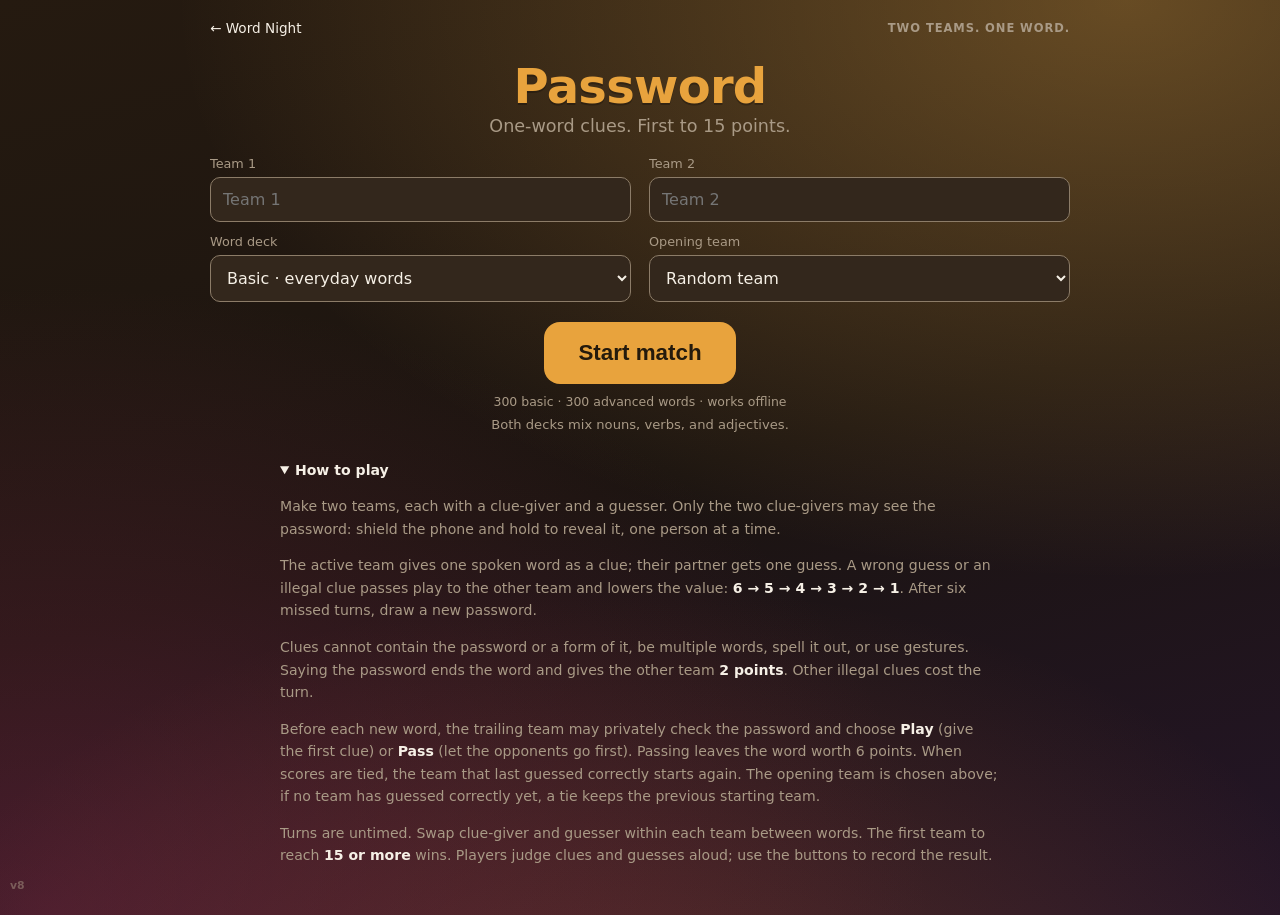
==== commit 2828af22: "Give Password a separate 600-word mixed vocabulary bank (v8) Curate 300 Basic and 300 Advanced passw" ====
--- a/password.html
+++ b/password.html
@@ -32,6 +32,7 @@
       </div>
       <button id="pw-start" class="btn-primary" type="submit" disabled>Start match</button>
       <p id="pw-load-status" class="setup-status" role="status">Loading word bank…</p>
+      <p class="hint">Both decks mix nouns, verbs, and adjectives.</p>
     </form>
     <details class="pw-rules" open>
       <summary>How to play</summary>
@@ -96,7 +97,7 @@
 </div>
 <div id="version-badge" class="version-badge" aria-hidden="true"></div>
 <script src="js/version.js"></script>
-<script src="js/data.js"></script>
+<script src="js/password-data.js"></script>
 <script src="js/password-game.js"></script>
 <script src="js/password-app.js"></script>
 </body>
